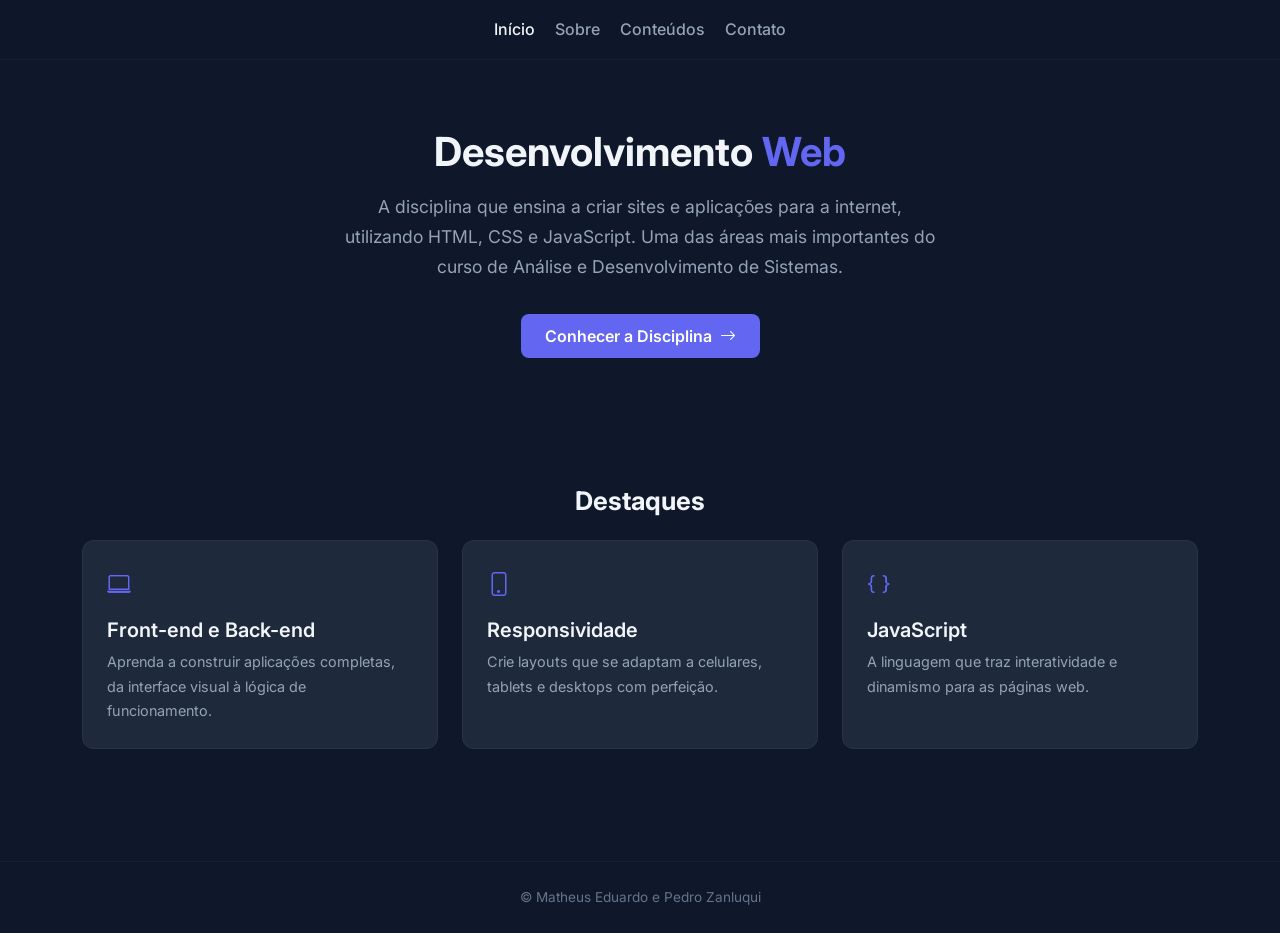
==== index.html @ 49dbc9e6 "feat: Criando site sobre a materia de web" ====
<!DOCTYPE html>
<html lang="pt-BR">

<head>
  <meta charset="UTF-8">
  <meta name="viewport" content="width=device-width, initial-scale=1.0">
  <title>Início</title>
  <link href="https://cdn.jsdelivr.net/npm/bootstrap@5.3.3/dist/css/bootstrap.min.css" rel="stylesheet">
  <link href="https://cdn.jsdelivr.net/npm/bootstrap-icons@1.11.3/font/bootstrap-icons.min.css" rel="stylesheet">
  <link rel="stylesheet" href="css/style.css">
</head>

<body>

  <nav class="navbar navbar-expand-lg fixed-top">
    <div class="container">
      <button class="navbar-toggler" type="button" data-bs-toggle="collapse" data-bs-target="#navbarNav">
        <span class="navbar-toggler-icon"></span>
      </button>
      <div class="collapse navbar-collapse justify-content-center" id="navbarNav">
        <ul class="navbar-nav gap-1">
          <li class="nav-item"><a class="nav-link active" href="index.html">Início</a></li>
          <li class="nav-item"><a class="nav-link" href="sobre.html">Sobre</a></li>
          <li class="nav-item"><a class="nav-link" href="conteudos.html">Conteúdos</a></li>
          <li class="nav-item"><a class="nav-link" href="contato.html">Contato</a></li>
        </ul>
      </div>
    </div>
  </nav>

  <section class="hero">
    <div class="container">
      <h1>Desenvolvimento <span>Web</span></h1>
      <p>
        A disciplina que ensina a criar sites e aplicações para a internet,
        utilizando HTML, CSS e JavaScript. Uma das áreas mais importantes
        do curso de Análise e Desenvolvimento de Sistemas.
      </p>
      <a href="sobre.html" class="btn btn-primary-custom">
        Conhecer a Disciplina <i class="bi bi-arrow-right ms-1"></i>
      </a>
    </div>
  </section>

  <section class="section">
    <div class="container">
      <h2 class="section-title text-center">Destaques</h2>
      <div class="row g-4">
        <div class="col-md-4">
          <div class="card-custom">
            <div class="card-icon"><i class="bi bi-laptop"></i></div>
            <h5>Front-end e Back-end</h5>
            <p>Aprenda a construir aplicações completas, da interface visual à lógica de funcionamento.</p>
          </div>
        </div>
        <div class="col-md-4">
          <div class="card-custom">
            <div class="card-icon"><i class="bi bi-phone"></i></div>
            <h5>Responsividade</h5>
            <p>Crie layouts que se adaptam a celulares, tablets e desktops com perfeição.</p>
          </div>
        </div>
        <div class="col-md-4">
          <div class="card-custom">
            <div class="card-icon"><i class="bi bi-braces"></i></div>
            <h5>JavaScript</h5>
            <p>A linguagem que traz interatividade e dinamismo para as páginas web.</p>
          </div>
        </div>
      </div>
    </div>
  </section>

  <footer class="footer">
    <div class="container">
      &copy; Matheus Eduardo e Pedro Zanluqui
    </div>
  </footer>

  <script src="https://cdn.jsdelivr.net/npm/bootstrap@5.3.3/dist/js/bootstrap.bundle.min.js"></script>
  <script src="js/script.js"></script>
</body>

</html>
---- css/style.css ----
@import url('https://fonts.googleapis.com/css2?family=Inter:wght@400;600;700&display=swap');

:root {
  --primary: #6366f1;
  --primary-dark: #4f46e5;
  --bg: #0f172a;
  --bg-card: #1e293b;
  --text: #f1f5f9;
  --text-secondary: #94a3b8;
  --text-muted: #64748b;
}

* {
  margin: 0;
  padding: 0;
  box-sizing: border-box;
}

body {
  font-family: 'Inter', sans-serif;
  background-color: var(--bg);
  color: var(--text);
  line-height: 1.7;
}

a {
  text-decoration: none;
  color: inherit;
}

.navbar {
  background: rgba(15, 23, 42, 0.9) !important;
  backdrop-filter: blur(12px);
  border-bottom: 1px solid rgba(99, 102, 241, 0.1);
}

.navbar-toggler {
  border-color: rgba(255, 255, 255, 0.3);
}

.navbar-toggler-icon {
  filter: invert(1);
}


.nav-link {
  color: var(--text-secondary) !important;
  font-weight: 500;
}

.nav-link:hover,
.nav-link.active {
  color: var(--text) !important;
}

.hero {
  padding: 8rem 0 4rem;
  text-align: center;
}

.hero h1 {
  font-size: 2.5rem;
  font-weight: 700;
  margin-bottom: 1rem;
}

.hero h1 span {
  color: var(--primary);
}

.hero p {
  color: var(--text-secondary);
  font-size: 1.1rem;
  max-width: 600px;
  margin: 0 auto 2rem;
}

.btn-primary-custom {
  background: var(--primary);
  color: white;
  border: none;
  padding: 10px 24px;
  border-radius: 8px;
  font-weight: 600;
  transition: background 0.2s;
}

.btn-primary-custom:hover {
  background: var(--primary-dark);
  color: white;
}

.section {
  padding: 4rem 0;
}

.section-title {
  font-size: 1.6rem;
  font-weight: 700;
  margin-bottom: 1.5rem;
}

.card-custom {
  background: var(--bg-card);
  border: 1px solid rgba(148, 163, 184, 0.08);
  border-radius: 12px;
  padding: 1.5rem;
  height: 100%;
  transition: border-color 0.2s;
}

.card-custom:hover {
  border-color: rgba(99, 102, 241, 0.3);
}

.card-custom h5 {
  font-weight: 600;
  margin-bottom: 0.5rem;
}

.card-custom p {
  color: var(--text-secondary);
  font-size: 0.9rem;
  margin-bottom: 0;
}

.card-icon {
  font-size: 1.5rem;
  color: var(--primary);
  margin-bottom: 0.75rem;
}

.page-header {
  padding: 7rem 0 2rem;
}

.page-header h1 {
  font-size: 2rem;
  font-weight: 700;
}

.page-header h1 span {
  color: var(--primary);
}

.page-header p {
  color: var(--text-secondary);
  margin-top: 0.5rem;
}

.topic-card {
  background: var(--bg-card);
  border: 1px solid rgba(148, 163, 184, 0.08);
  border-radius: 12px;
  margin-bottom: 0.75rem;
  overflow: hidden;
  cursor: pointer;
  transition: border-color 0.2s;
}

.topic-card:hover {
  border-color: rgba(99, 102, 241, 0.3);
}

.topic-header {
  padding: 1rem 1.25rem;
  display: flex;
  justify-content: space-between;
  align-items: center;
  font-weight: 600;
}

.topic-header .chevron {
  transition: transform 0.3s;
  color: var(--text-muted);
}

.topic-card.open .chevron {
  transform: rotate(180deg);
  color: var(--primary);
}

.topic-body {
  max-height: 0;
  overflow: hidden;
  transition: max-height 0.3s ease;
}

.topic-card.open .topic-body {
  max-height: 300px;
}

.topic-body-inner {
  padding: 0 1.25rem 1.25rem;
  color: var(--text-secondary);
  font-size: 0.9rem;
  border-top: 1px solid rgba(148, 163, 184, 0.08);
  padding-top: 1rem;
}

.quiz-wrapper {
  background: var(--bg-card);
  border: 1px solid rgba(148, 163, 184, 0.08);
  border-radius: 12px;
  padding: 1.5rem;
  margin-top: 2rem;
}

.quiz-option {
  background: rgba(15, 23, 42, 0.5);
  border: 1px solid rgba(148, 163, 184, 0.1);
  border-radius: 8px;
  padding: 0.75rem 1rem;
  margin-bottom: 0.5rem;
  cursor: pointer;
  transition: border-color 0.2s;
}

.quiz-option:hover {
  border-color: rgba(99, 102, 241, 0.3);
}

.quiz-option.correct {
  border-color: #10b981;
  background: rgba(16, 185, 129, 0.1);
}

.quiz-option.wrong {
  border-color: #f87171;
  background: rgba(248, 113, 113, 0.1);
}

.quiz-result {
  display: none;
  padding: 0.75rem;
  border-radius: 8px;
  margin-top: 0.75rem;
  text-align: center;
  font-weight: 500;
}

.quiz-result.show {
  display: block;
}

.form-wrapper {
  background: var(--bg-card);
  border: 1px solid rgba(148, 163, 184, 0.08);
  border-radius: 12px;
  padding: 2rem;
}

.form-control-custom {
  background: rgba(15, 23, 42, 0.6);
  border: 1px solid rgba(148, 163, 184, 0.15);
  border-radius: 8px;
  padding: 10px 14px;
  color: var(--text);
  font-family: 'Inter', sans-serif;
}

.form-control-custom::placeholder {
  color: var(--text-muted);
}

.form-control-custom:focus {
  background: rgba(15, 23, 42, 0.8);
  border-color: var(--primary);
  box-shadow: 0 0 0 2px rgba(99, 102, 241, 0.15);
  color: var(--text);
}

.form-label-custom {
  font-weight: 500;
  font-size: 0.9rem;
  color: var(--text-secondary);
  margin-bottom: 0.4rem;
}

.form-error {
  color: #f87171;
  font-size: 0.8rem;
  margin-top: 0.3rem;
  display: none;
}

.form-error.show {
  display: block;
}

.form-success {
  display: none;
  background: rgba(16, 185, 129, 0.1);
  border: 1px solid rgba(16, 185, 129, 0.2);
  border-radius: 8px;
  padding: 1.5rem;
  color: #34d399;
  text-align: center;
  font-weight: 500;
}

.form-success.show {
  display: block;
}

.footer {
  border-top: 1px solid rgba(148, 163, 184, 0.06);
  padding: 1.5rem 0;
  margin-top: 3rem;
  text-align: center;
  color: var(--text-muted);
  font-size: 0.85rem;
}

@media (max-width: 768px) {
  .hero {
    padding: 6rem 0 3rem;
  }

  .hero h1 {
    font-size: 1.8rem;
  }

  .section {
    padding: 3rem 0;
  }
}
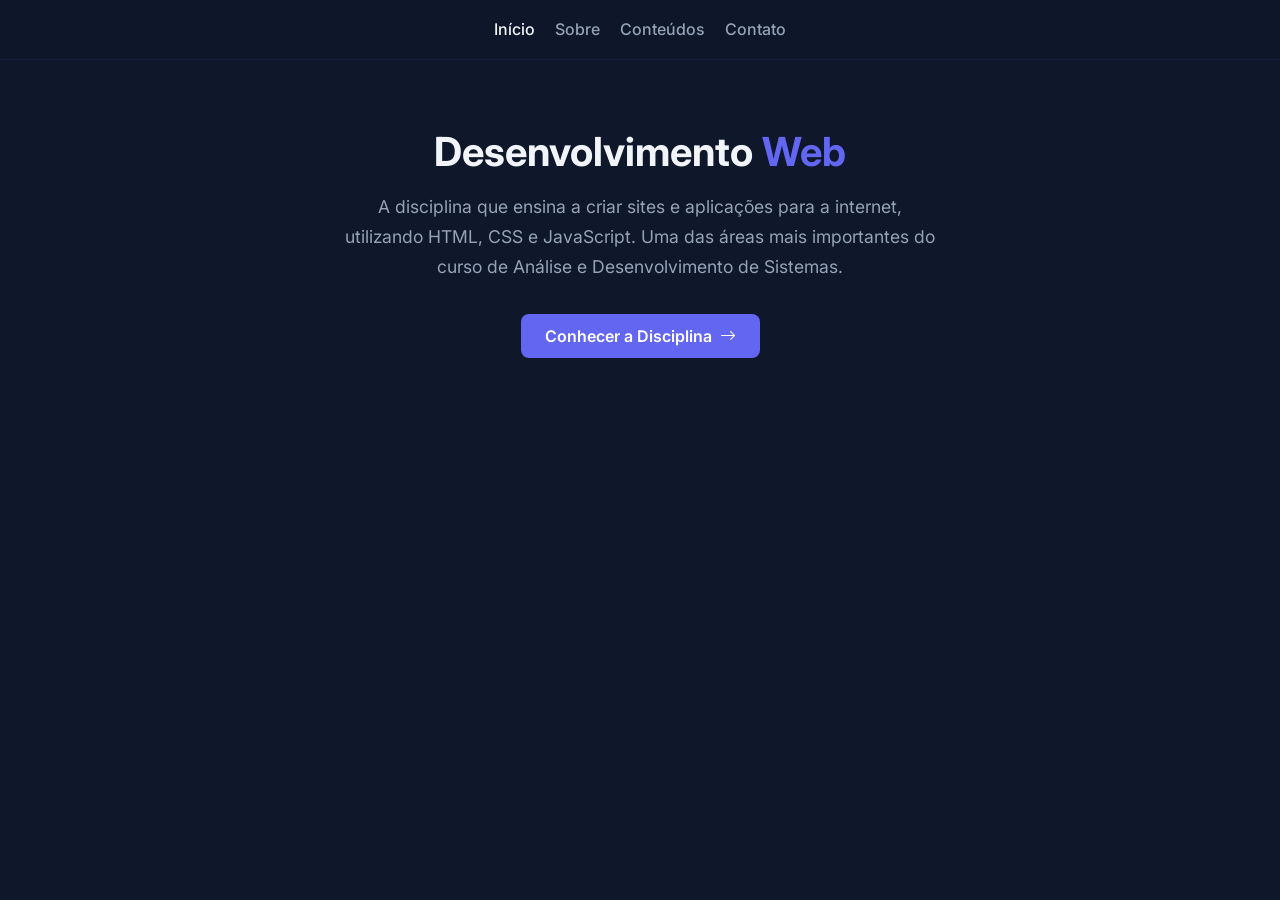
==== commit c9088ec4: "fix: alterando conteudos" ====
--- a/index.html
+++ b/index.html
@@ -42,40 +42,6 @@
     </div>
   </section>
 
-  <section class="section">
-    <div class="container">
-      <h2 class="section-title text-center">Destaques</h2>
-      <div class="row g-4">
-        <div class="col-md-4">
-          <div class="card-custom">
-            <div class="card-icon"><i class="bi bi-laptop"></i></div>
-            <h5>Front-end e Back-end</h5>
-            <p>Aprenda a construir aplicações completas, da interface visual à lógica de funcionamento.</p>
-          </div>
-        </div>
-        <div class="col-md-4">
-          <div class="card-custom">
-            <div class="card-icon"><i class="bi bi-phone"></i></div>
-            <h5>Responsividade</h5>
-            <p>Crie layouts que se adaptam a celulares, tablets e desktops com perfeição.</p>
-          </div>
-        </div>
-        <div class="col-md-4">
-          <div class="card-custom">
-            <div class="card-icon"><i class="bi bi-braces"></i></div>
-            <h5>JavaScript</h5>
-            <p>A linguagem que traz interatividade e dinamismo para as páginas web.</p>
-          </div>
-        </div>
-      </div>
-    </div>
-  </section>
-
-  <footer class="footer">
-    <div class="container">
-      &copy; Matheus Eduardo e Pedro Zanluqui
-    </div>
-  </footer>
 
   <script src="https://cdn.jsdelivr.net/npm/bootstrap@5.3.3/dist/js/bootstrap.bundle.min.js"></script>
   <script src="js/script.js"></script>
--- a/css/style.css
+++ b/css/style.css
@@ -303,15 +303,6 @@
   display: block;
 }
 
-.footer {
-  border-top: 1px solid rgba(148, 163, 184, 0.06);
-  padding: 1.5rem 0;
-  margin-top: 3rem;
-  text-align: center;
-  color: var(--text-muted);
-  font-size: 0.85rem;
-}
-
 @media (max-width: 768px) {
   .hero {
     padding: 6rem 0 3rem;
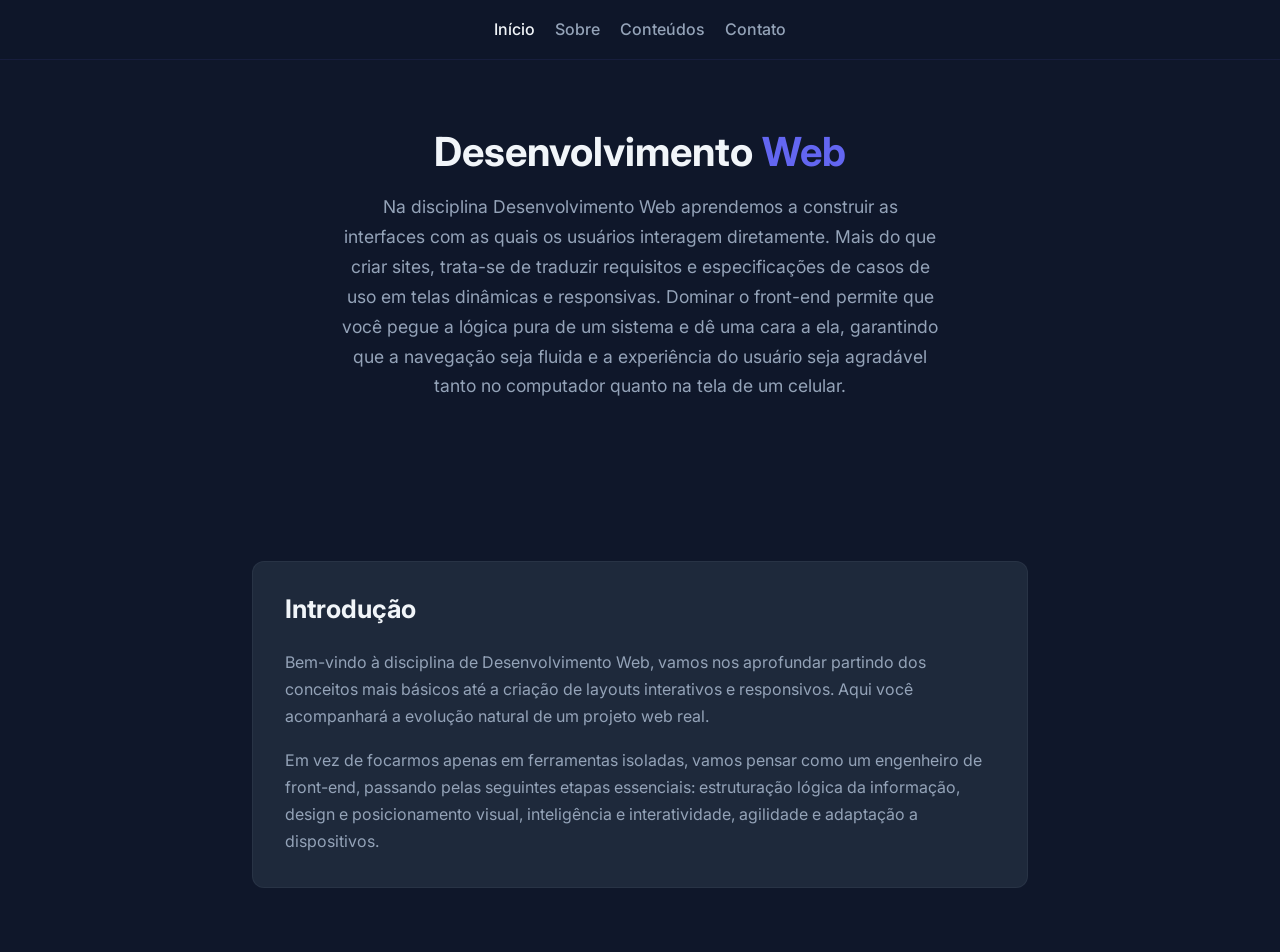
==== commit f5b26375: "feat: trocando os textos" ====
--- a/index.html
+++ b/index.html
@@ -32,13 +32,29 @@
     <div class="container">
       <h1>Desenvolvimento <span>Web</span></h1>
       <p>
-        A disciplina que ensina a criar sites e aplicações para a internet,
-        utilizando HTML, CSS e JavaScript. Uma das áreas mais importantes
-        do curso de Análise e Desenvolvimento de Sistemas.
+        Na disciplina Desenvolvimento Web aprendemos a construir as interfaces com as quais os usuários interagem
+        diretamente. Mais do que criar sites, trata-se de traduzir requisitos e especificações de casos de uso em telas
+        dinâmicas e responsivas. Dominar o front-end permite que você pegue a lógica pura de um sistema e dê uma cara a
+        ela, garantindo que a navegação seja fluida e a experiência do usuário seja agradável tanto no computador quanto
+        na tela de um celular.
       </p>
-      <a href="sobre.html" class="btn btn-primary-custom">
-        Conhecer a Disciplina <i class="bi bi-arrow-right ms-1"></i>
-      </a>
+    </div>
+  </section>
+
+  <section class="section">
+    <div class="container" style="max-width: 800px;">
+      <div class="form-wrapper">
+        <h2 class="section-title">Introdução</h2>
+        <p style="color: var(--text-secondary);">
+          Bem-vindo à disciplina de Desenvolvimento Web, vamos nos aprofundar partindo dos conceitos mais básicos até a
+          criação de layouts interativos e responsivos. Aqui você acompanhará a evolução natural de um projeto web real.
+        </p>
+        <p style="color: var(--text-secondary); margin-bottom: 0;">
+          Em vez de focarmos apenas em ferramentas isoladas, vamos pensar como um engenheiro de front-end, passando pelas
+          seguintes etapas essenciais: estruturação lógica da informação, design e posicionamento visual, inteligência e
+          interatividade, agilidade e adaptação a dispositivos.
+        </p>
+      </div>
     </div>
   </section>
 
